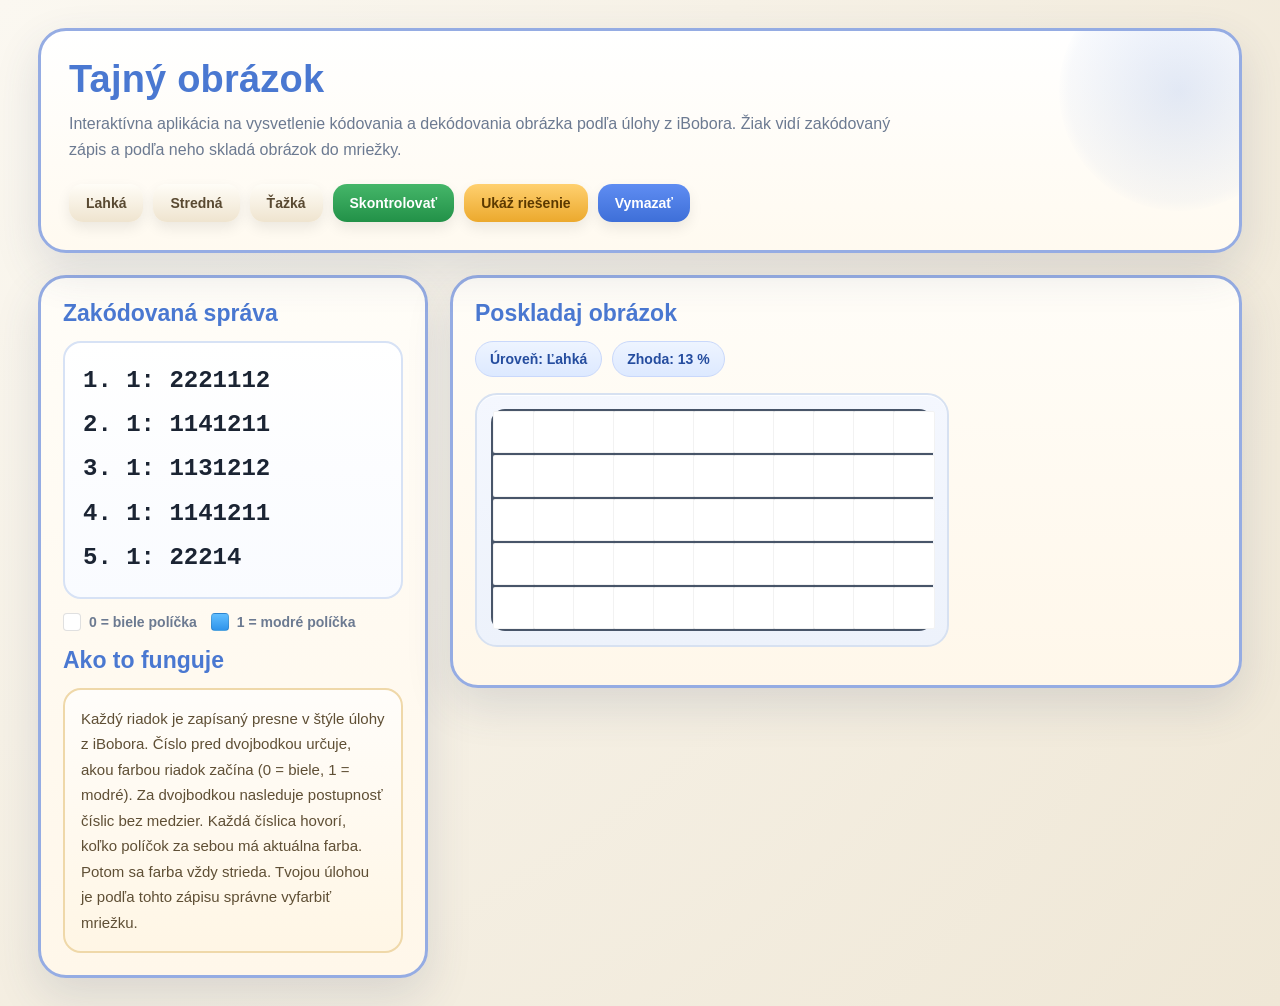
==== tajnyobrazok.html @ d01dece2 "updated library updated library tajnyobrazok" ====
<!DOCTYPE html>
<html lang="sk">
<head>
    <meta charset="UTF-8" />
    <meta name="viewport" content="width=device-width, initial-scale=1.0" />
    <title>Tajný obrázok</title>
    <style>
        * { box-sizing: border-box; }

        :root {
            --bg: #f6f1e6;
            --bg-2: #efe7d6;
            --card: #fffdf8;
            --card-2: #fff7ea;
            --text: #25324a;
            --muted: #6c7a91;
            --blue: #4a78d1;
            --green-soft: #ddf7e6;
            --red-soft: #fde4e3;
            --red-text: #9a2e2b;
            --hint-soft: #fff2cc;
            --hint-text: #8b5b00;
            --shadow: 0 18px 45px rgba(57, 72, 103, 0.14);
        }

        body {
            margin: 0;
            font-family: "Trebuchet MS", "Segoe UI", Arial, sans-serif;
            background: radial-gradient(circle at top left, #fbf8f1 0%, var(--bg) 45%, var(--bg-2) 100%);
            color: var(--text);
        }

        .container {
            max-width: 1260px;
            margin: 0 auto;
            padding: 28px;
        }

        .hero {
            background: linear-gradient(180deg, #ffffff 0%, #fffaf0 100%);
            border-radius: 28px;
            padding: 28px;
            box-shadow: var(--shadow);
            margin-bottom: 22px;
            border: 3px solid #95ace3;
            position: relative;
            overflow: hidden;
        }

        .hero::after {
            content: "";
            position: absolute;
            right: -60px;
            top: -60px;
            width: 240px;
            height: 240px;
            border-radius: 50%;
            background: radial-gradient(circle, rgba(74,120,209,0.16) 0%, rgba(74,120,209,0.04) 65%, transparent 72%);
            pointer-events: none;
        }

        h1 {
            margin: 0 0 10px;
            font-size: 38px;
            color: var(--blue);
            line-height: 1.1;
            letter-spacing: 0.2px;
        }

        .subtitle {
            margin: 0;
            color: var(--muted);
            line-height: 1.65;
            max-width: 860px;
            font-size: 16px;
        }

        .toolbar {
            display: flex;
            flex-wrap: wrap;
            gap: 10px;
            margin-top: 20px;
        }

        button {
            border: none;
            border-radius: 14px;
            padding: 11px 17px;
            cursor: pointer;
            font-size: 14px;
            font-weight: 700;
            transition: transform 0.18s ease, box-shadow 0.18s ease, opacity 0.18s ease;
            box-shadow: 0 6px 14px rgba(0,0,0,0.08);
        }

        button:hover { transform: translateY(-1px); }
        button:active { transform: translateY(0); }

        .btn-primary {
            background: linear-gradient(180deg, #5f8df2 0%, #3e6fd8 100%);
            color: white;
        }

        .btn-secondary {
            background: linear-gradient(180deg, #fffdf7 0%, #efe4cf 100%);
            color: #594931;
        }

        .btn-success {
            background: linear-gradient(180deg, #45b669 0%, #229148 100%);
            color: white;
        }

        .btn-warning {
            background: linear-gradient(180deg, #ffd06f 0%, #eca92d 100%);
            color: #5b3900;
        }

        .layout {
            display: grid;
            grid-template-columns: 390px 1fr;
            gap: 22px;
            align-items: start;
        }

        .panel {
            background: linear-gradient(180deg, var(--card) 0%, var(--card-2) 100%);
            border-radius: 28px;
            padding: 22px;
            box-shadow: var(--shadow);
            border: 3px solid #95ace3;
        }

        .panel h2 {
            margin: 0 0 14px;
            font-size: 23px;
            color: var(--blue);
        }

        .code-box {
            background: linear-gradient(180deg, #ffffff 0%, #f9fbff 100%);
            border: 2px solid #d7e2f5;
            border-radius: 18px;
            padding: 16px 18px;
            white-space: pre-wrap;
            line-height: 1.85;
            font-family: "Courier New", monospace;
            min-height: 240px;
            font-size: 24px;
            font-weight: 700;
            color: #1b2433;
            box-shadow: inset 0 1px 0 rgba(255,255,255,0.85);
        }

        .grid-wrap {
            display: flex;
            flex-direction: column;
            gap: 16px;
            align-items: flex-start;
        }

        .grid-shell {
            background: linear-gradient(180deg, #f4f7fe 0%, #edf2fb 100%);
            border: 2px solid #d7e1f1;
            border-radius: 22px;
            padding: 14px;
            width: fit-content;
            box-shadow: inset 0 1px 0 rgba(255,255,255,0.85);
        }

        .grid {
            display: grid;
            gap: 2px;
            background: #485569;
            padding: 2px;
            border-radius: 14px;
            width: fit-content;
        }

        .cell {
            width: 42px;
            height: 42px;
            background: #ffffff;
            border: none;
            border-radius: 2px;
            cursor: pointer;
            box-shadow: inset 0 0 0 1px rgba(0,0,0,0.05);
            transition: filter 0.12s ease;
        }

        .cell:hover {
            filter: brightness(0.98);
        }

        .cell.filled {
            background: linear-gradient(180deg, #61beff 0%, #2f94eb 100%);
        }

        .cell.correct-preview {
            background: #f0f0f0;
        }

        .status {
            display: flex;
            flex-wrap: wrap;
            gap: 10px;
            align-items: center;
        }

        .badge {
            background: linear-gradient(180deg, #eef4ff 0%, #dde9ff 100%);
            color: #254d9f;
            padding: 9px 14px;
            border-radius: 999px;
            font-weight: 800;
            font-size: 14px;
            border: 1px solid #c9d8fb;
        }

        .message {
            padding: 13px 15px;
            border-radius: 14px;
            font-weight: 700;
            line-height: 1.5;
            border: 1px solid transparent;
            max-width: 760px;
        }

        .ok {
            background: var(--green-soft);
            color: #1f6a3b;
            border-color: #b9e3c7;
        }

        .bad {
            background: var(--red-soft);
            color: var(--red-text);
            border-color: #efb9b7;
        }

        .hint {
            background: var(--hint-soft);
            color: var(--hint-text);
            border-color: #f0d489;
        }

        .explain {
            background: linear-gradient(180deg, #fffdfa 0%, #fff6e5 100%);
            border-radius: 18px;
            padding: 16px;
            line-height: 1.7;
            color: #5f4f35;
            border: 2px solid #efd8a9;
            font-size: 15px;
        }

        .legend {
            display: flex;
            flex-wrap: wrap;
            gap: 14px;
            margin-top: 14px;
        }

        .legend-item {
            display: inline-flex;
            align-items: center;
            gap: 8px;
            color: var(--muted);
            font-size: 14px;
            font-weight: 700;
        }

        .legend-swatch {
            width: 18px;
            height: 18px;
            border-radius: 4px;
            border: 1px solid rgba(0,0,0,0.12);
            background: white;
        }

        .legend-swatch.blue {
            background: linear-gradient(180deg, #61beff 0%, #2f94eb 100%);
        }

        @media (max-width: 980px) {
            .layout { grid-template-columns: 1fr; }
            .code-box { font-size: 21px; }
        }

        @media (max-width: 640px) {
            .container { padding: 16px; }
            .hero, .panel { padding: 18px; border-radius: 22px; }
            h1 { font-size: 30px; }
            .cell { width: 30px; height: 30px; }
            .code-box { font-size: 18px; min-height: 190px; }
            .grid-shell { padding: 10px; }
        }
    </style>
</head>
<body>
<div class="container">
    <div class="hero">
        <h1>Tajný obrázok</h1>
        <p class="subtitle">
            Interaktívna aplikácia na vysvetlenie kódovania a dekódovania obrázka podľa úlohy z iBobora.
            Žiak vidí zakódovaný zápis a podľa neho skladá obrázok do mriežky.
        </p>
        <div class="toolbar">
            <button class="btn-secondary" onclick="setLevel('easy')">Ľahká</button>
            <button class="btn-secondary" onclick="setLevel('medium')">Stredná</button>
            <button class="btn-secondary" onclick="setLevel('hard')">Ťažká</button>
            <button class="btn-success" onclick="checkGrid()">Skontrolovať</button>
            <button class="btn-warning" onclick="toggleSolution()">Ukáž riešenie</button>
            <button class="btn-primary" onclick="resetGrid()">Vymazať</button>
        </div>
    </div>

    <div class="layout">
        <div class="panel">
            <h2>Zakódovaná správa</h2>
            <div id="codeBox" class="code-box"></div>
            <div class="legend">
                <div class="legend-item"><span class="legend-swatch"></span> 0 = biele políčka</div>
                <div class="legend-item"><span class="legend-swatch blue"></span> 1 = modré políčka</div>
            </div>
            <div style="height: 16px"></div>
            <h2>Ako to funguje</h2>
            <div class="explain">
                Každý riadok je zapísaný presne v štýle úlohy z iBobora. Číslo pred dvojbodkou určuje, akou farbou riadok začína
                (0 = biele, 1 = modré). Za dvojbodkou nasleduje postupnosť číslic bez medzier. Každá číslica hovorí,
                koľko políčok za sebou má aktuálna farba. Potom sa farba vždy strieda.
                Tvojou úlohou je podľa tohto zápisu správne vyfarbiť mriežku.
            </div>
        </div>

        <div class="panel">
            <h2>Poskladaj obrázok</h2>
            <div class="status">
                <div class="badge" id="levelBadge">Úroveň: Ľahká</div>
                <div class="badge" id="progressBadge">Zhoda: 0 %</div>
            </div>
            <div style="height: 16px"></div>
            <div class="grid-wrap">
                <div class="grid-shell">
                    <div id="grid" class="grid"></div>
                </div>
                <div id="message"></div>
            </div>
        </div>
    </div>
</div>

<script>
    const LEVELS = {
        easy: {
            label: 'Ľahká',
            grid: [
                [1,1,0,0,1,1,0,1,0,1,1],
                [1,0,1,1,1,1,0,1,1,0,1],
                [1,0,1,1,1,0,1,1,0,1,1],
                [1,0,1,1,1,1,0,1,1,0,1],
                [1,1,0,0,1,1,0,1,1,1,1]
            ]
        },
        medium: {
            label: 'Stredná',
            grid: [
                [1,1,0,0,1,1,0,1,0,1,1,0,1,0,1],
                [1,0,1,1,1,1,0,1,1,0,1,1,1,0,1],
                [1,0,1,1,1,0,1,1,0,1,1,0,1,1,1],
                [1,0,1,1,1,1,0,1,1,0,1,1,1,0,1],
                [1,1,0,0,1,1,0,1,1,1,1,0,0,1,1]
            ]
        },
        hard: {
            label: 'Ťažká',
            grid: [
                [1,1,0,0,1,1,0,1,0,1,1,0,1,0,1],
                [1,0,1,1,1,1,0,1,1,0,1,1,1,0,1],
                [1,0,1,1,1,0,1,1,0,1,1,0,0,1,1],
                [1,0,1,1,1,1,0,1,1,0,1,1,1,0,1],
                [1,1,0,0,1,1,0,1,1,1,1,0,0,0,1],
                [1,0,1,1,1,1,0,1,1,0,1,1,1,0,1],
                [1,0,1,1,1,0,1,1,0,1,1,0,0,1,1],
                [1,1,0,0,1,1,0,1,0,1,1,0,1,0,1]
            ]
        }
    };

    let currentLevel = 'easy';
    let userGrid = [];
    let showingSolution = false;

    function emptyGrid(size) {
        return Array.from({ length: size }, () => Array(size).fill(0));
    }

    function encodeRow(row) {
        let current = row[0];
        let count = 1;
        const runs = [];

        for (let i = 1; i < row.length; i++) {
            if (row[i] === current) {
                count++;
            } else {
                runs.push(count);
                current = row[i];
                count = 1;
            }
        }

        runs.push(count);
        return `${row[0]}: ${runs.join('')}`;
    }

    function renderCode() {
        const solution = LEVELS[currentLevel].grid;
        const text = solution.map((row, i) => `${i + 1}. ${encodeRow(row)}`).join('\n');
        document.getElementById('codeBox').textContent = text;
        document.getElementById('levelBadge').textContent = `Úroveň: ${LEVELS[currentLevel].label}`;
    }

    function renderGrid() {
        const solution = LEVELS[currentLevel].grid;
        const size = solution.length;
        const grid = document.getElementById('grid');
        grid.innerHTML = '';
        grid.style.gridTemplateColumns = `repeat(${solution[0].length}, 38px)`;

        for (let r = 0; r < size; r++) {
            for (let c = 0; c < solution[0].length; c++) {
                const btn = document.createElement('button');
                btn.className = 'cell';

                if (showingSolution) {
                    if (solution[r][c]) btn.classList.add('filled');
                    else btn.classList.add('correct-preview');
                } else if (userGrid[r][c]) {
                    btn.classList.add('filled');
                }

                btn.onclick = () => {
                    if (showingSolution) return;
                    userGrid[r][c] = userGrid[r][c] ? 0 : 1;
                    renderGrid();
                    updateProgress();
                    clearMessage();
                };

                grid.appendChild(btn);
            }
        }
    }

    function updateProgress() {
        const solution = LEVELS[currentLevel].grid;
        let ok = 0;
        let total = 0;
        for (let r = 0; r < solution.length; r++) {
            for (let c = 0; c < solution[0].length; c++) {
                total++;
                if (userGrid[r][c] === solution[r][c]) ok++;
            }
        }
        const percent = Math.round((ok / total) * 100);
        document.getElementById('progressBadge').textContent = `Zhoda: ${percent} %`;
    }

    function setMessage(text, cls) {
        const box = document.getElementById('message');
        box.className = `message ${cls}`;
        box.textContent = text;
    }

    function clearMessage() {
        const box = document.getElementById('message');
        box.className = '';
        box.textContent = '';
    }

    function checkGrid() {
        const solution = LEVELS[currentLevel].grid;
        let allCorrect = true;
        for (let r = 0; r < solution.length; r++) {
            for (let c = 0; c < solution.length; c++) {
                if (userGrid[r][c] !== solution[r][c]) allCorrect = false;
            }
        }
        updateProgress();
        if (allCorrect) {
            setMessage('Výborne! Obrázok si rozkódoval(a) správne.', 'ok');
        } else {
            setMessage('Ešte tam je chyba. Skús porovnať zápis s jednotlivými riadkami.', 'bad');
        }
    }

    function resetGrid() {
        userGrid = emptyGrid(LEVELS[currentLevel].grid.length);
        showingSolution = false;
        renderGrid();
        updateProgress();
        clearMessage();
    }

    function toggleSolution() {
        showingSolution = !showingSolution;
        renderGrid();
        if (showingSolution) {
            setMessage('Toto je správne riešenie. Číslo pred dvojbodkou určuje počiatočnú farbu a ďalšie číslice udávajú dĺžky po sebe idúcich úsekov.', 'hint');
        } else {
            clearMessage();
        }
    }

    function setLevel(level) {
        currentLevel = level;
        userGrid = emptyGrid(LEVELS[currentLevel].grid.length);
        showingSolution = false;
        renderCode();
        renderGrid();
        updateProgress();
        clearMessage();
    }

    setLevel('easy');
</script>
</body>
</html>
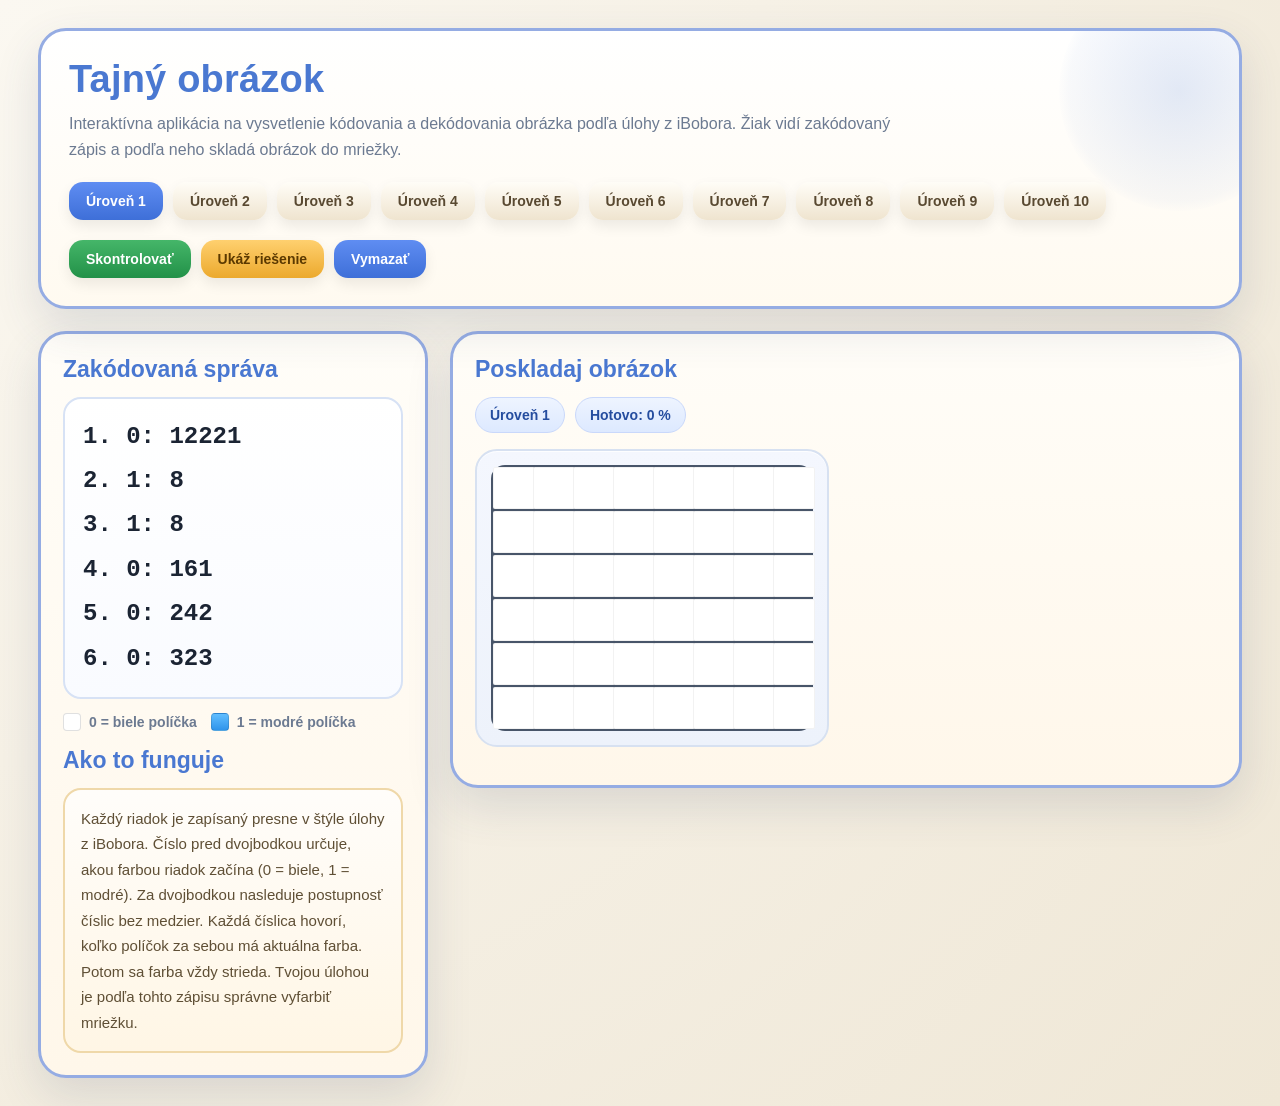
==== commit dc27f114: "Update tajnyobrazok.html" ====
--- a/tajnyobrazok.html
+++ b/tajnyobrazok.html
@@ -82,6 +82,13 @@
             margin-top: 20px;
         }
 
+        .levels-row {
+            display: flex;
+            flex-wrap: wrap;
+            gap: 10px;
+            margin-top: 18px;
+        }
+
         button {
             border: none;
             border-radius: 14px;
@@ -104,6 +111,11 @@
         .btn-secondary {
             background: linear-gradient(180deg, #fffdf7 0%, #efe4cf 100%);
             color: #594931;
+        }
+
+        .btn-secondary.active-level {
+            background: linear-gradient(180deg, #5f8df2 0%, #3e6fd8 100%);
+            color: white;
         }
 
         .btn-success {
@@ -305,10 +317,10 @@
             Interaktívna aplikácia na vysvetlenie kódovania a dekódovania obrázka podľa úlohy z iBobora.
             Žiak vidí zakódovaný zápis a podľa neho skladá obrázok do mriežky.
         </p>
+
+        <div id="levelButtons" class="levels-row"></div>
+
         <div class="toolbar">
-            <button class="btn-secondary" onclick="setLevel('easy')">Ľahká</button>
-            <button class="btn-secondary" onclick="setLevel('medium')">Stredná</button>
-            <button class="btn-secondary" onclick="setLevel('hard')">Ťažká</button>
             <button class="btn-success" onclick="checkGrid()">Skontrolovať</button>
             <button class="btn-warning" onclick="toggleSolution()">Ukáž riešenie</button>
             <button class="btn-primary" onclick="resetGrid()">Vymazať</button>
@@ -336,8 +348,8 @@
         <div class="panel">
             <h2>Poskladaj obrázok</h2>
             <div class="status">
-                <div class="badge" id="levelBadge">Úroveň: Ľahká</div>
-                <div class="badge" id="progressBadge">Zhoda: 0 %</div>
+                <div class="badge" id="levelBadge">Úroveň: 1</div>
+                <div class="badge" id="progressBadge">Hotovo: 0 %</div>
             </div>
             <div style="height: 16px"></div>
             <div class="grid-wrap">
@@ -352,47 +364,139 @@
 
 <script>
     const LEVELS = {
-        easy: {
-            label: 'Ľahká',
-            grid: [
-                [1,1,0,0,1,1,0,1,0,1,1],
-                [1,0,1,1,1,1,0,1,1,0,1],
-                [1,0,1,1,1,0,1,1,0,1,1],
-                [1,0,1,1,1,1,0,1,1,0,1],
-                [1,1,0,0,1,1,0,1,1,1,1]
-            ]
-        },
-        medium: {
-            label: 'Stredná',
-            grid: [
-                [1,1,0,0,1,1,0,1,0,1,1,0,1,0,1],
-                [1,0,1,1,1,1,0,1,1,0,1,1,1,0,1],
-                [1,0,1,1,1,0,1,1,0,1,1,0,1,1,1],
-                [1,0,1,1,1,1,0,1,1,0,1,1,1,0,1],
-                [1,1,0,0,1,1,0,1,1,1,1,0,0,1,1]
-            ]
-        },
-        hard: {
-            label: 'Ťažká',
-            grid: [
-                [1,1,0,0,1,1,0,1,0,1,1,0,1,0,1],
-                [1,0,1,1,1,1,0,1,1,0,1,1,1,0,1],
-                [1,0,1,1,1,0,1,1,0,1,1,0,0,1,1],
-                [1,0,1,1,1,1,0,1,1,0,1,1,1,0,1],
-                [1,1,0,0,1,1,0,1,1,1,1,0,0,0,1],
-                [1,0,1,1,1,1,0,1,1,0,1,1,1,0,1],
-                [1,0,1,1,1,0,1,1,0,1,1,0,0,1,1],
-                [1,1,0,0,1,1,0,1,0,1,1,0,1,0,1]
+        level1: {
+            label: 'Úroveň 1',
+            grid: [
+                [0,1,1,0,0,1,1,0],
+                [1,1,1,1,1,1,1,1],
+                [1,1,1,1,1,1,1,1],
+                [0,1,1,1,1,1,1,0],
+                [0,0,1,1,1,1,0,0],
+                [0,0,0,1,1,0,0,0]
+            ]
+        },
+        level2: {
+            label: 'Úroveň 2',
+            grid: [
+                [0,0,0,0,1,1,0,0,0,0],
+                [0,0,0,1,1,1,1,0,0,0],
+                [0,0,1,1,1,1,1,1,0,0],
+                [0,1,1,1,1,1,1,1,1,0],
+                [0,0,0,1,1,1,1,0,0,0],
+                [0,0,0,1,0,0,1,0,0,0],
+                [0,0,0,1,0,0,1,0,0,0],
+                [0,0,0,1,1,1,1,0,0,0]
+            ]
+        },
+        level3: {
+            label: 'Úroveň 3',
+            grid: [
+                [0,0,1,1,1,1,1,1,0,0],
+                [0,1,0,0,0,0,0,0,1,0],
+                [1,0,1,0,0,0,0,1,0,1],
+                [1,0,1,0,0,0,0,1,0,1],
+                [1,0,0,0,0,0,0,0,0,1],
+                [1,0,1,0,0,0,0,1,0,1],
+                [1,0,0,1,1,1,1,0,0,1],
+                [0,1,0,0,0,0,0,0,1,0],
+                [0,0,1,1,1,1,1,1,0,0]
+            ]
+        },
+        level4: {
+            label: 'Úroveň 4',
+            grid: [
+                [0,0,0,1,0,0,0],
+                [0,0,1,1,1,0,0],
+                [1,1,1,1,1,1,1],
+                [0,1,1,1,1,1,0],
+                [0,0,1,1,1,0,0],
+                [0,1,0,1,0,1,0],
+                [1,0,0,1,0,0,1]
+            ]
+        },
+        level5: {
+            label: 'Úroveň 5',
+            grid: [
+                [0,0,0,1,0,0,0],
+                [0,0,1,1,1,0,0],
+                [0,1,1,1,1,1,0],
+                [1,1,1,1,1,1,1],
+                [0,0,0,1,0,0,0],
+                [0,0,0,1,0,0,0]
+            ]
+        },
+        level6: {
+            label: 'Úroveň 6',
+            grid: [
+                [0,0,1,0,1,0,0],
+                [0,1,1,1,1,1,0],
+                [1,1,1,1,1,1,1],
+                [0,1,1,1,1,1,0],
+                [0,0,1,1,1,0,0],
+                [0,0,0,1,0,0,0],
+                [0,0,0,1,0,0,0]
+            ]
+        },
+        level7: {
+            label: 'Úroveň 7',
+            grid: [
+                [0,0,1,1,1,0,0],
+                [0,1,0,0,0,1,0],
+                [1,0,1,0,1,0,1],
+                [1,0,0,0,0,0,1],
+                [1,0,1,1,1,0,1],
+                [0,1,0,0,0,1,0],
+                [0,0,1,1,1,0,0]
+            ]
+        },
+        level8: {
+            label: 'Úroveň 8',
+            grid: [
+                [0,0,1,1,1,1,0,0],
+                [0,1,1,0,0,1,1,0],
+                [1,1,0,0,0,0,1,1],
+                [1,1,0,1,1,0,1,1],
+                [1,1,0,1,1,0,1,1],
+                [1,1,0,0,0,0,1,1],
+                [0,1,1,0,0,1,1,0],
+                [0,0,1,1,1,1,0,0]
+            ]
+        },
+        level9: {
+            label: 'Úroveň 9',
+            grid: [
+                [0,0,0,1,1,0,0,0],
+                [0,0,1,1,1,1,0,0],
+                [0,1,1,0,0,1,1,0],
+                [1,1,0,0,0,0,1,1],
+                [1,1,0,0,0,0,1,1],
+                [0,1,1,0,0,1,1,0],
+                [0,0,1,1,1,1,0,0],
+                [0,0,0,1,1,0,0,0]
+            ]
+        },
+        level10: {
+            label: 'Úroveň 10',
+            grid: [
+                [0,0,1,1,1,1,1,1,0,0],
+                [0,1,1,0,0,0,0,1,1,0],
+                [1,1,0,1,0,0,1,0,1,1],
+                [1,0,0,0,1,1,0,0,0,1],
+                [1,0,0,1,1,1,1,0,0,1],
+                [1,0,0,0,1,1,0,0,0,1],
+                [1,1,0,1,0,0,1,0,1,1],
+                [0,1,1,0,0,0,0,1,1,0],
+                [0,0,1,1,1,1,1,1,0,0]
             ]
         }
     };
 
-    let currentLevel = 'easy';
+    let currentLevel = 'level1';
     let userGrid = [];
     let showingSolution = false;
 
-    function emptyGrid(size) {
-        return Array.from({ length: size }, () => Array(size).fill(0));
+    function emptyGrid(rows, cols) {
+        return Array.from({ length: rows }, () => Array(cols).fill(0));
     }
 
     function encodeRow(row) {
@@ -414,29 +518,45 @@
         return `${row[0]}: ${runs.join('')}`;
     }
 
+    function renderLevelButtons() {
+        const wrapper = document.getElementById('levelButtons');
+        wrapper.innerHTML = '';
+
+        Object.entries(LEVELS).forEach(([key, level]) => {
+            const btn = document.createElement('button');
+            btn.className = 'btn-secondary';
+            if (key === currentLevel) btn.classList.add('active-level');
+            btn.textContent = level.label;
+            btn.onclick = () => setLevel(key);
+            wrapper.appendChild(btn);
+        });
+    }
+
     function renderCode() {
         const solution = LEVELS[currentLevel].grid;
         const text = solution.map((row, i) => `${i + 1}. ${encodeRow(row)}`).join('\n');
         document.getElementById('codeBox').textContent = text;
-        document.getElementById('levelBadge').textContent = `Úroveň: ${LEVELS[currentLevel].label}`;
+        document.getElementById('levelBadge').textContent = `${LEVELS[currentLevel].label}`;
     }
 
     function renderGrid() {
         const solution = LEVELS[currentLevel].grid;
-        const size = solution.length;
+        const rows = solution.length;
+        const cols = solution[0].length;
         const grid = document.getElementById('grid');
+
         grid.innerHTML = '';
-        grid.style.gridTemplateColumns = `repeat(${solution[0].length}, 38px)`;
-
-        for (let r = 0; r < size; r++) {
-            for (let c = 0; c < solution[0].length; c++) {
+        grid.style.gridTemplateColumns = `repeat(${cols}, 38px)`;
+
+        for (let r = 0; r < rows; r++) {
+            for (let c = 0; c < cols; c++) {
                 const btn = document.createElement('button');
                 btn.className = 'cell';
 
                 if (showingSolution) {
-                    if (solution[r][c]) btn.classList.add('filled');
+                    if (solution[r][c] === 1) btn.classList.add('filled');
                     else btn.classList.add('correct-preview');
-                } else if (userGrid[r][c]) {
+                } else if (userGrid[r][c] === 1) {
                     btn.classList.add('filled');
                 }
 
@@ -455,16 +575,25 @@
 
     function updateProgress() {
         const solution = LEVELS[currentLevel].grid;
-        let ok = 0;
-        let total = 0;
-        for (let r = 0; r < solution.length; r++) {
-            for (let c = 0; c < solution[0].length; c++) {
-                total++;
-                if (userGrid[r][c] === solution[r][c]) ok++;
+        const rows = solution.length;
+        const cols = solution[0].length;
+
+        let totalBlue = 0;
+        let correctBlue = 0;
+
+        for (let r = 0; r < rows; r++) {
+            for (let c = 0; c < cols; c++) {
+                if (solution[r][c] === 1) {
+                    totalBlue++;
+                    if (userGrid[r][c] === 1) {
+                        correctBlue++;
+                    }
+                }
             }
         }
-        const percent = Math.round((ok / total) * 100);
-        document.getElementById('progressBadge').textContent = `Zhoda: ${percent} %`;
+
+        const percent = totalBlue === 0 ? 0 : Math.round((correctBlue / totalBlue) * 100);
+        document.getElementById('progressBadge').textContent = `Hotovo: ${percent} %`;
     }
 
     function setMessage(text, cls) {
@@ -481,13 +610,20 @@
 
     function checkGrid() {
         const solution = LEVELS[currentLevel].grid;
+        const rows = solution.length;
+        const cols = solution[0].length;
         let allCorrect = true;
-        for (let r = 0; r < solution.length; r++) {
-            for (let c = 0; c < solution.length; c++) {
-                if (userGrid[r][c] !== solution[r][c]) allCorrect = false;
+
+        for (let r = 0; r < rows; r++) {
+            for (let c = 0; c < cols; c++) {
+                if (userGrid[r][c] !== solution[r][c]) {
+                    allCorrect = false;
+                }
             }
         }
+
         updateProgress();
+
         if (allCorrect) {
             setMessage('Výborne! Obrázok si rozkódoval(a) správne.', 'ok');
         } else {
@@ -496,7 +632,8 @@
     }
 
     function resetGrid() {
-        userGrid = emptyGrid(LEVELS[currentLevel].grid.length);
+        const solution = LEVELS[currentLevel].grid;
+        userGrid = emptyGrid(solution.length, solution[0].length);
         showingSolution = false;
         renderGrid();
         updateProgress();
@@ -506,6 +643,7 @@
     function toggleSolution() {
         showingSolution = !showingSolution;
         renderGrid();
+
         if (showingSolution) {
             setMessage('Toto je správne riešenie. Číslo pred dvojbodkou určuje počiatočnú farbu a ďalšie číslice udávajú dĺžky po sebe idúcich úsekov.', 'hint');
         } else {
@@ -515,15 +653,18 @@
 
     function setLevel(level) {
         currentLevel = level;
-        userGrid = emptyGrid(LEVELS[currentLevel].grid.length);
+        const solution = LEVELS[currentLevel].grid;
+        userGrid = emptyGrid(solution.length, solution[0].length);
         showingSolution = false;
+        renderLevelButtons();
         renderCode();
         renderGrid();
         updateProgress();
         clearMessage();
     }
 
-    setLevel('easy');
+    renderLevelButtons();
+    setLevel('level1');
 </script>
 </body>
-</html>
+</html>
